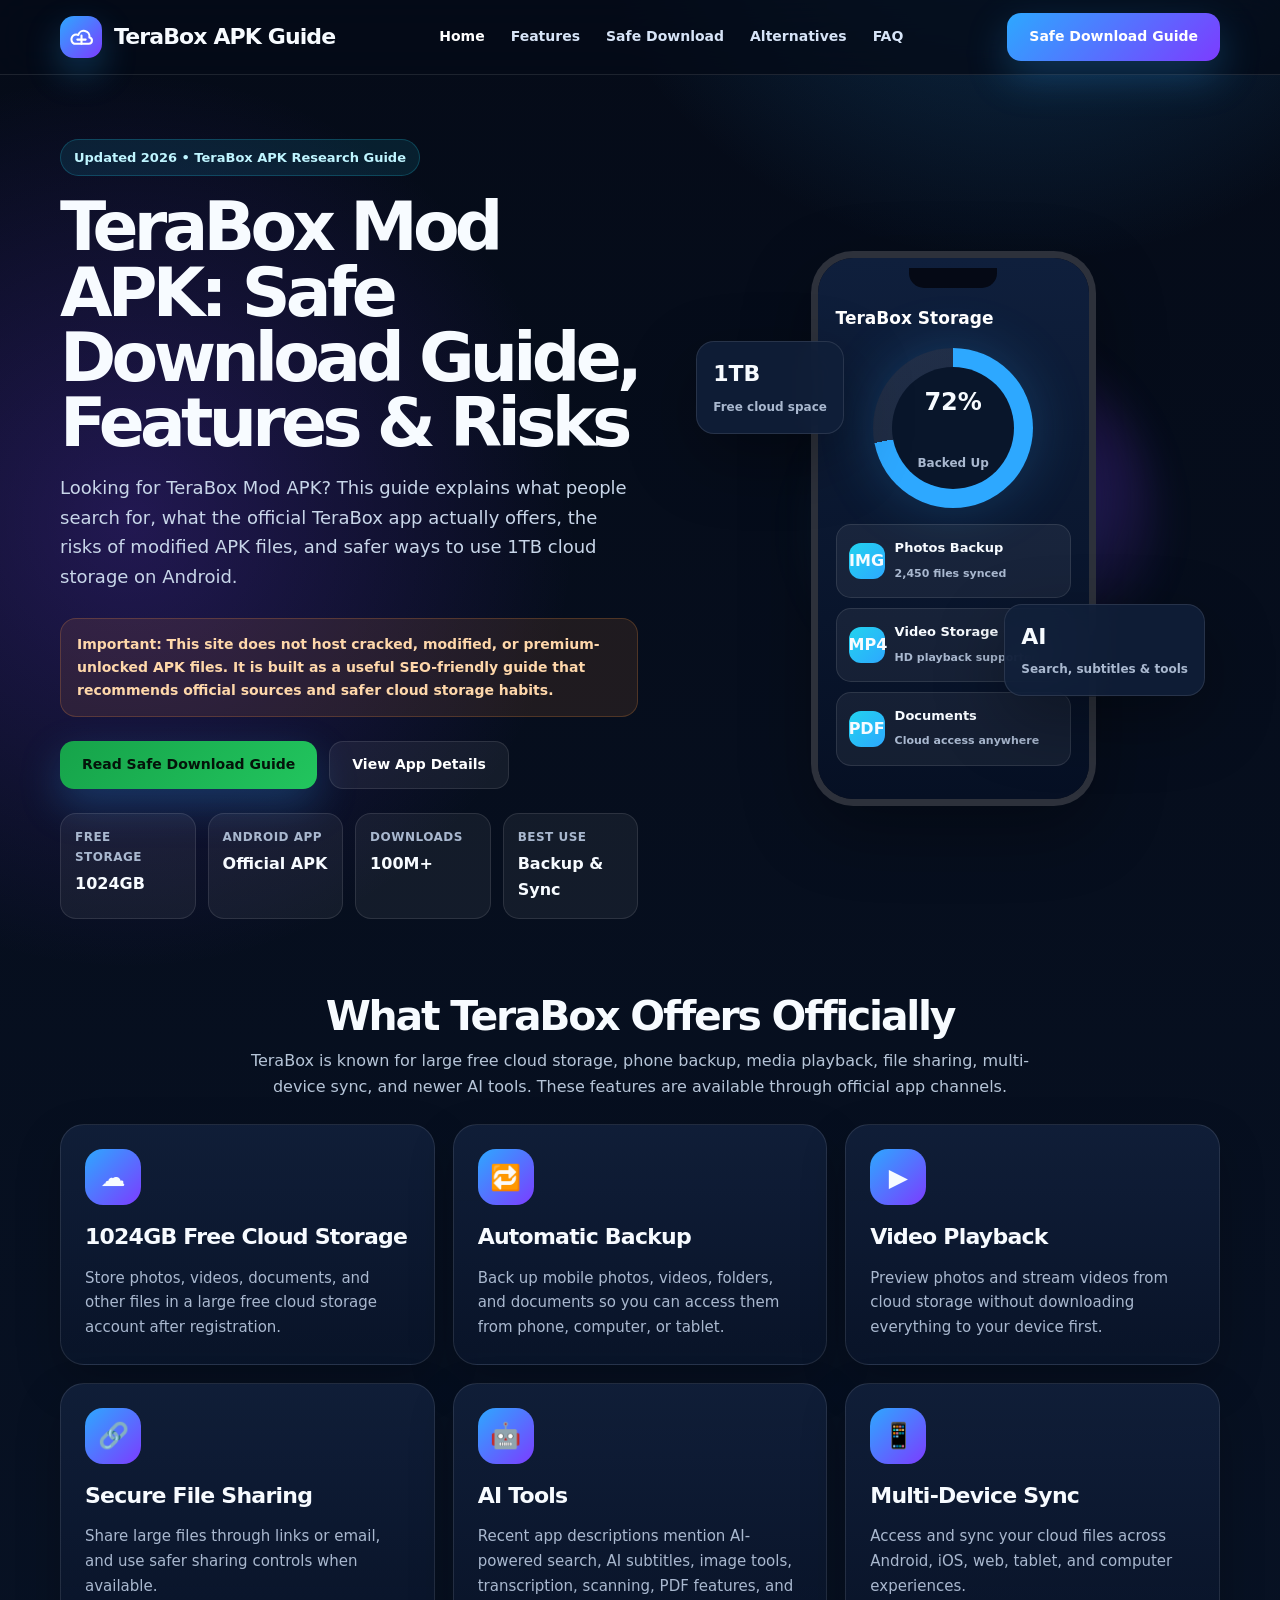
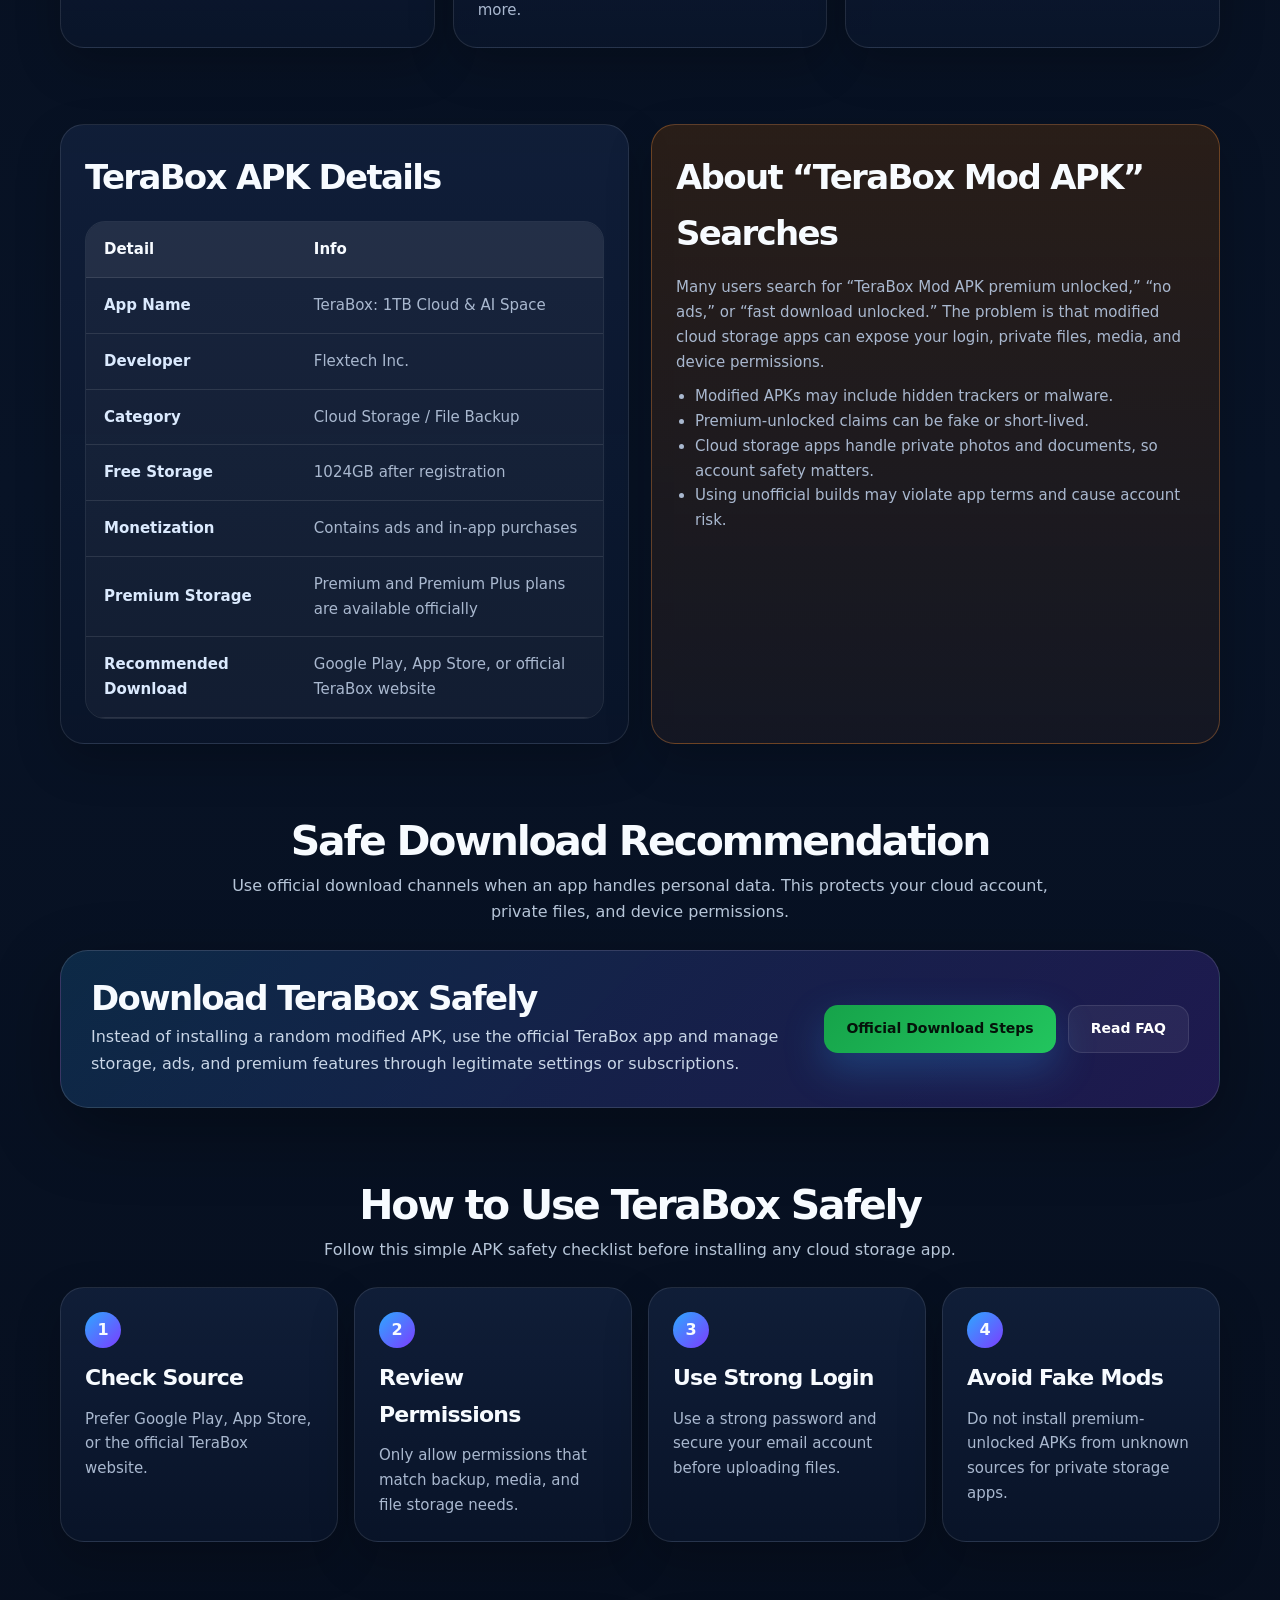
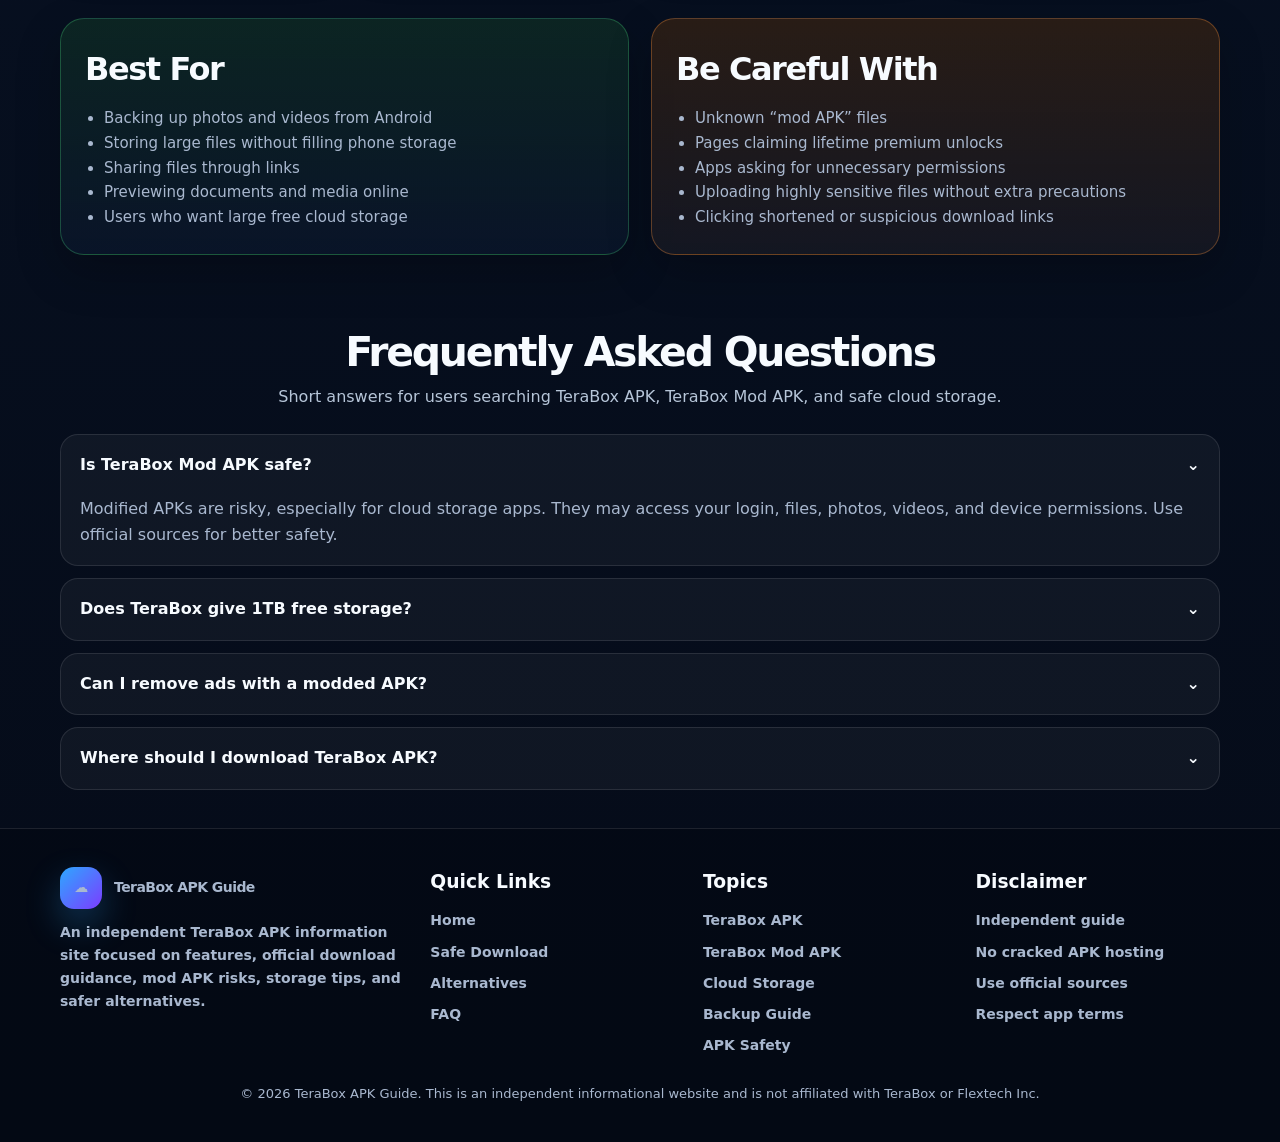
==== index.html @ bf89aa0e "Initial TeraBox APK guide deployment" ====
<!DOCTYPE html>
<html lang="en">
<head>
  <meta charset="UTF-8" />
  <meta name="viewport" content="width=device-width, initial-scale=1.0" />
  <title>TeraBox Mod APK Safe Download Guide 2026 | Features, Risks & Official APK</title>
  <meta name="description" content="SEO-friendly TeraBox Mod APK guide covering safe download tips, 1024GB cloud storage features, official app details, mod APK risks, FAQs, and alternatives." />
  <meta name="robots" content="index, follow, max-image-preview:large" />
  <link rel="canonical" href="https://YOUR-USERNAME.github.io/YOUR-REPO/" />
  <meta property="og:title" content="TeraBox Mod APK Safe Download Guide 2026 | Features, Risks & Official APK" />
  <meta property="og:description" content="SEO-friendly TeraBox Mod APK guide covering safe download tips, 1024GB cloud storage features, official app details, mod APK risks, FAQs, and alternatives." />
  <meta property="og:type" content="website" />
  <meta property="og:url" content="https://YOUR-USERNAME.github.io/YOUR-REPO/" />
  <meta name="twitter:card" content="summary_large_image" />
  <link rel="stylesheet" href="assets/style.css" />
</head>
<body>
  <header class="header">
    <div class="container nav">
      <a class="brand" href="index.html">
        <span class="logo" aria-hidden="true">
          <svg viewBox="0 0 24 24" fill="none"><path d="M5 18h14a3 3 0 0 0 .6-5.94A5.5 5.5 0 0 0 8.9 9.6 4.25 4.25 0 0 0 5 18Z" stroke="white" stroke-width="2" stroke-linejoin="round"/><path d="M8 14h8M12 10v8" stroke="white" stroke-width="2" stroke-linecap="round"/></svg>
        </span>
        <span>TeraBox APK Guide</span>
      </a>
      <nav class="links">
        <a class="active" href="index.html">Home</a>
        <a href="index.html#features">Features</a>
        <a href="pages/safe-download.html">Safe Download</a>
        <a href="pages/alternatives.html">Alternatives</a>
        <a href="pages/faq.html">FAQ</a>
      </nav>
      <a class="btn" href="pages/safe-download.html">Safe Download Guide</a>
      <button class="mobile" aria-label="Menu">☰</button>
    </div>
  </header>
  
<main>
  <section class="hero">
    <div class="container hero-grid">
      <div>
        <div class="kicker">Updated 2026 • TeraBox APK Research Guide</div>
        <h1>TeraBox Mod APK: Safe Download Guide, Features & Risks</h1>
        <p>Looking for TeraBox Mod APK? This guide explains what people search for, what the official TeraBox app actually offers, the risks of modified APK files, and safer ways to use 1TB cloud storage on Android.</p>
        <div class="hero-note">Important: This site does not host cracked, modified, or premium-unlocked APK files. It is built as a useful SEO-friendly guide that recommends official sources and safer cloud storage habits.</div>
        <div class="hero-actions">
          <a class="btn safe" href="pages/safe-download.html">Read Safe Download Guide</a>
          <a class="btn secondary" href="#details">View App Details</a>
        </div>
        <div class="quick-info">
          <div class="info-card"><small>Free Storage</small><strong>1024GB</strong></div>
          <div class="info-card"><small>Android App</small><strong>Official APK</strong></div>
          <div class="info-card"><small>Downloads</small><strong>100M+</strong></div>
          <div class="info-card"><small>Best Use</small><strong>Backup & Sync</strong></div>
        </div>
      </div>
      <div class="app-visual">
        <div class="float-card one"><strong>1TB</strong><span>Free cloud space</span></div>
        <div class="phone">
          <div class="screen">
            <h3>TeraBox Storage</h3>
            <div class="storage-ring"><span>72%<br><small style="font-size:12px;color:#a9b8cf">Backed Up</small></span></div>
            <div class="file-row"><span class="file-ico">IMG</span><div><b>Photos Backup</b><small>2,450 files synced</small></div></div>
            <div class="file-row"><span class="file-ico">MP4</span><div><b>Video Storage</b><small>HD playback supported</small></div></div>
            <div class="file-row"><span class="file-ico">PDF</span><div><b>Documents</b><small>Cloud access anywhere</small></div></div>
          </div>
        </div>
        <div class="float-card two"><strong>AI</strong><span>Search, subtitles & tools</span></div>
      </div>
    </div>
  </section>

  <section class="section" id="features">
    <div class="container">
      <div class="section-head">
        <h2>What TeraBox Offers Officially</h2>
        <p>TeraBox is known for large free cloud storage, phone backup, media playback, file sharing, multi-device sync, and newer AI tools. These features are available through official app channels.</p>
      </div>
      <div class="grid-3">
        <article class="card"><div class="icon">☁</div><h3>1024GB Free Cloud Storage</h3><p>Store photos, videos, documents, and other files in a large free cloud storage account after registration.</p></article>
        <article class="card"><div class="icon">🔁</div><h3>Automatic Backup</h3><p>Back up mobile photos, videos, folders, and documents so you can access them from phone, computer, or tablet.</p></article>
        <article class="card"><div class="icon">▶</div><h3>Video Playback</h3><p>Preview photos and stream videos from cloud storage without downloading everything to your device first.</p></article>
        <article class="card"><div class="icon">🔗</div><h3>Secure File Sharing</h3><p>Share large files through links or email, and use safer sharing controls when available.</p></article>
        <article class="card"><div class="icon">🤖</div><h3>AI Tools</h3><p>Recent app descriptions mention AI-powered search, AI subtitles, image tools, transcription, scanning, PDF features, and more.</p></article>
        <article class="card"><div class="icon">📱</div><h3>Multi-Device Sync</h3><p>Access and sync your cloud files across Android, iOS, web, tablet, and computer experiences.</p></article>
      </div>
    </div>
  </section>

  <section class="section" id="details">
    <div class="container grid-2">
      <div class="card">
        <h2 style="font-size:34px;letter-spacing:-.05em;margin-bottom:16px">TeraBox APK Details</h2>
        <div class="table-wrap">
          <table>
            <tr><th>Detail</th><th>Info</th></tr>
            <tr><td>App Name</td><td>TeraBox: 1TB Cloud & AI Space</td></tr>
            <tr><td>Developer</td><td>Flextech Inc.</td></tr>
            <tr><td>Category</td><td>Cloud Storage / File Backup</td></tr>
            <tr><td>Free Storage</td><td>1024GB after registration</td></tr>
            <tr><td>Monetization</td><td>Contains ads and in-app purchases</td></tr>
            <tr><td>Premium Storage</td><td>Premium and Premium Plus plans are available officially</td></tr>
            <tr><td>Recommended Download</td><td>Google Play, App Store, or official TeraBox website</td></tr>
          </table>
        </div>
      </div>
      <div class="card warning">
        <h2 style="font-size:34px;letter-spacing:-.05em;margin-bottom:14px">About “TeraBox Mod APK” Searches</h2>
        <p>Many users search for “TeraBox Mod APK premium unlocked,” “no ads,” or “fast download unlocked.” The problem is that modified cloud storage apps can expose your login, private files, media, and device permissions.</p>
        <ul>
          <li>Modified APKs may include hidden trackers or malware.</li>
          <li>Premium-unlocked claims can be fake or short-lived.</li>
          <li>Cloud storage apps handle private photos and documents, so account safety matters.</li>
          <li>Using unofficial builds may violate app terms and cause account risk.</li>
        </ul>
      </div>
    </div>
  </section>

  <section class="section">
    <div class="container">
      <div class="section-head">
        <h2>Safe Download Recommendation</h2>
        <p>Use official download channels when an app handles personal data. This protects your cloud account, private files, and device permissions.</p>
      </div>
      <div class="download-panel">
        <div>
          <h2>Download TeraBox Safely</h2>
          <p>Instead of installing a random modified APK, use the official TeraBox app and manage storage, ads, and premium features through legitimate settings or subscriptions.</p>
        </div>
        <div style="display:flex;gap:12px;flex-wrap:wrap;justify-content:flex-end">
          <a class="btn safe" href="pages/safe-download.html">Official Download Steps</a>
          <a class="btn secondary" href="pages/faq.html">Read FAQ</a>
        </div>
      </div>
    </div>
  </section>

  <section class="section">
    <div class="container">
      <div class="section-head"><h2>How to Use TeraBox Safely</h2><p>Follow this simple APK safety checklist before installing any cloud storage app.</p></div>
      <div class="steps">
        <div class="card step"><div class="step-num">1</div><h3>Check Source</h3><p>Prefer Google Play, App Store, or the official TeraBox website.</p></div>
        <div class="card step"><div class="step-num">2</div><h3>Review Permissions</h3><p>Only allow permissions that match backup, media, and file storage needs.</p></div>
        <div class="card step"><div class="step-num">3</div><h3>Use Strong Login</h3><p>Use a strong password and secure your email account before uploading files.</p></div>
        <div class="card step"><div class="step-num">4</div><h3>Avoid Fake Mods</h3><p>Do not install premium-unlocked APKs from unknown sources for private storage apps.</p></div>
      </div>
    </div>
  </section>

  <section class="section">
    <div class="container grid-2">
      <article class="card success">
        <h2 style="font-size:32px;letter-spacing:-.045em;margin-bottom:10px">Best For</h2>
        <ul>
          <li>Backing up photos and videos from Android</li>
          <li>Storing large files without filling phone storage</li>
          <li>Sharing files through links</li>
          <li>Previewing documents and media online</li>
          <li>Users who want large free cloud storage</li>
        </ul>
      </article>
      <article class="card warning">
        <h2 style="font-size:32px;letter-spacing:-.045em;margin-bottom:10px">Be Careful With</h2>
        <ul>
          <li>Unknown “mod APK” files</li>
          <li>Pages claiming lifetime premium unlocks</li>
          <li>Apps asking for unnecessary permissions</li>
          <li>Uploading highly sensitive files without extra precautions</li>
          <li>Clicking shortened or suspicious download links</li>
        </ul>
      </article>
    </div>
  </section>

  <section class="section">
    <div class="container">
      <div class="section-head"><h2>Frequently Asked Questions</h2><p>Short answers for users searching TeraBox APK, TeraBox Mod APK, and safe cloud storage.</p></div>
      <div class="faq">
        <div class="faq-item active"><div class="faq-q">Is TeraBox Mod APK safe? <span>⌄</span></div><div class="faq-a"><p>Modified APKs are risky, especially for cloud storage apps. They may access your login, files, photos, videos, and device permissions. Use official sources for better safety.</p></div></div>
        <div class="faq-item"><div class="faq-q">Does TeraBox give 1TB free storage? <span>⌄</span></div><div class="faq-a"><p>Official app listings describe 1024GB free cloud storage after registration.</p></div></div>
        <div class="faq-item"><div class="faq-q">Can I remove ads with a modded APK? <span>⌄</span></div><div class="faq-a"><p>We do not recommend modified builds. Use official settings, official plans, or safer alternatives instead.</p></div></div>
        <div class="faq-item"><div class="faq-q">Where should I download TeraBox APK? <span>⌄</span></div><div class="faq-a"><p>Use Google Play, App Store, or the official TeraBox website. Avoid random APK mirrors for private cloud storage accounts.</p></div></div>
      </div>
    </div>
  </section>
</main>
<script type="application/ld+json">
{
  "@context": "https://schema.org",
  "@type": "WebSite",
  "name": "TeraBox APK Guide",
  "url": "https://YOUR-USERNAME.github.io/YOUR-REPO/",
  "description": "SEO-friendly TeraBox APK guide covering official features, safe download guidance, mod APK risks, FAQs, and alternatives."
}
</script>
<script type="application/ld+json">
{
  "@context":"https://schema.org",
  "@type":"FAQPage",
  "mainEntity":[
    {"@type":"Question","name":"Is TeraBox Mod APK safe?","acceptedAnswer":{"@type":"Answer","text":"Modified APKs are risky, especially for cloud storage apps. Use official sources for better safety."}},
    {"@type":"Question","name":"Does TeraBox give 1TB free storage?","acceptedAnswer":{"@type":"Answer","text":"Official app listings describe 1024GB free cloud storage after registration."}},
    {"@type":"Question","name":"Where should I download TeraBox APK?","acceptedAnswer":{"@type":"Answer","text":"Use Google Play, App Store, or the official TeraBox website."}}
  ]
}
</script>

  <footer class="footer">
    <div class="container footer-grid">
      <div>
        <a class="brand" href="index.html"><span class="logo">☁</span><span>TeraBox APK Guide</span></a>
        <p style="margin-top:12px">An independent TeraBox APK information site focused on features, official download guidance, mod APK risks, storage tips, and safer alternatives.</p>
      </div>
      <div>
        <h3>Quick Links</h3>
        <ul>
          <li><a href="index.html">Home</a></li>
          <li><a href="pages/safe-download.html">Safe Download</a></li>
          <li><a href="pages/alternatives.html">Alternatives</a></li>
          <li><a href="pages/faq.html">FAQ</a></li>
        </ul>
      </div>
      <div>
        <h3>Topics</h3>
        <ul>
          <li>TeraBox APK</li>
          <li>TeraBox Mod APK</li>
          <li>Cloud Storage</li>
          <li>Backup Guide</li>
          <li>APK Safety</li>
        </ul>
      </div>
      <div>
        <h3>Disclaimer</h3>
        <ul>
          <li>Independent guide</li>
          <li>No cracked APK hosting</li>
          <li>Use official sources</li>
          <li>Respect app terms</li>
        </ul>
      </div>
    </div>
    <div class="container copy">© 2026 TeraBox APK Guide. This is an independent informational website and is not affiliated with TeraBox or Flextech Inc.</div>
  </footer>
  <script src="assets/script.js"></script>
</body>
</html>
---- assets/style.css ----
:root{
  --bg:#07101f;
  --bg2:#0b1730;
  --card:#111f3a;
  --card2:#132747;
  --text:#f7fbff;
  --muted:#a9b8cf;
  --line:rgba(255,255,255,.1);
  --blue:#2da8ff;
  --cyan:#22d3ee;
  --purple:#7c3cff;
  --green:#4ade80;
  --orange:#f59e0b;
  --red:#fb7185;
  --shadow:0 24px 70px rgba(0,0,0,.32);
  --radius:24px;
  --container:1160px;
}
*{box-sizing:border-box;margin:0;padding:0}
html{scroll-behavior:smooth}
body{
  font-family:Inter,ui-sans-serif,system-ui,-apple-system,BlinkMacSystemFont,"Segoe UI",Arial,sans-serif;
  color:var(--text);
  background:
    radial-gradient(circle at 80% -5%,rgba(45,168,255,.3),transparent 30rem),
    radial-gradient(circle at 10% 12%,rgba(124,60,255,.24),transparent 28rem),
    linear-gradient(180deg,#050b18 0%,#081326 48%,#050b18 100%);
  line-height:1.65;
  overflow-x:hidden;
}
a{color:inherit;text-decoration:none}
img{max-width:100%;display:block}
.container{width:min(var(--container),calc(100% - 36px));margin:auto}
.header{
  position:sticky;top:0;z-index:50;
  background:rgba(5,11,24,.78);
  backdrop-filter:blur(18px);
  border-bottom:1px solid var(--line);
}
.nav{height:74px;display:flex;align-items:center;justify-content:space-between;gap:22px}
.brand{display:flex;align-items:center;gap:12px;font-weight:900;font-size:22px;letter-spacing:-.04em}
.logo{
  width:42px;height:42px;border-radius:14px;
  display:grid;place-items:center;
  background:linear-gradient(135deg,var(--blue),var(--purple));
  box-shadow:0 15px 35px rgba(45,168,255,.28);
}
.logo svg{width:25px;height:25px}
.links{display:flex;gap:26px;font-size:14px;font-weight:800;color:#d7e4f7}
.links a:hover,.links .active{color:#fff}
.btn{
  display:inline-flex;align-items:center;justify-content:center;gap:10px;
  min-height:48px;padding:0 22px;border-radius:14px;border:0;
  font-size:14px;font-weight:900;color:#fff;
  background:linear-gradient(135deg,var(--blue),var(--purple));
  box-shadow:0 16px 40px rgba(45,168,255,.26);
  transition:.2s ease;white-space:nowrap;
}
.btn:hover{transform:translateY(-2px)}
.btn.secondary{background:rgba(255,255,255,.06);border:1px solid var(--line);box-shadow:none}
.btn.safe{background:linear-gradient(135deg,#16a34a,#22c55e);color:#04130a}
.mobile{display:none;width:44px;height:44px;border:1px solid var(--line);border-radius:13px;background:rgba(255,255,255,.06);color:#fff;font-size:22px}
.hero{padding:64px 0 38px}
.hero-grid{display:grid;grid-template-columns:1.04fr .96fr;align-items:center;gap:48px}
.kicker{
  display:inline-flex;align-items:center;gap:8px;
  background:rgba(34,211,238,.1);border:1px solid rgba(34,211,238,.22);
  color:#bff5ff;border-radius:999px;padding:7px 13px;
  font-size:13px;font-weight:900;margin-bottom:18px;
}
h1{font-size:clamp(42px,5.3vw,72px);line-height:.96;letter-spacing:-.07em;margin-bottom:18px}
.hero p{font-size:18px;color:#c8d6e9;max-width:650px;margin-bottom:26px}
.hero-note{
  background:rgba(251,146,60,.1);border:1px solid rgba(251,146,60,.22);
  color:#fed7aa;border-radius:16px;padding:14px 16px;
  max-width:640px;margin:20px 0;font-size:14px;font-weight:750;
}
.hero-actions{display:flex;gap:12px;flex-wrap:wrap;margin:24px 0 18px}
.quick-info{display:grid;grid-template-columns:repeat(4,1fr);gap:12px;margin-top:24px;max-width:720px}
.info-card{
  background:rgba(255,255,255,.055);border:1px solid var(--line);
  border-radius:16px;padding:14px;
}
.info-card small{display:block;color:var(--muted);font-size:12px;font-weight:900;text-transform:uppercase;letter-spacing:.04em}
.info-card strong{display:block;margin-top:3px;font-size:16px}
.app-visual{
  position:relative;min-height:520px;display:flex;align-items:center;justify-content:center;
}
.app-visual:before{
  content:"";position:absolute;width:410px;height:410px;border-radius:50%;
  background:radial-gradient(circle,rgba(45,168,255,.28),transparent 55%),radial-gradient(circle at 70% 40%,rgba(124,60,255,.4),transparent 42%);
  filter:blur(18px);
}
.phone{
  position:relative;z-index:2;width:285px;height:555px;border-radius:42px;
  border:7px solid rgba(255,255,255,.16);background:#050915;
  box-shadow:var(--shadow);overflow:hidden;
}
.phone:before{content:"";position:absolute;top:10px;left:50%;transform:translateX(-50%);width:88px;height:20px;border-radius:0 0 15px 15px;background:#050915;z-index:3}
.screen{height:100%;padding:38px 18px 18px;background:linear-gradient(180deg,#0f1f3c,#061024)}
.storage-ring{
  width:160px;height:160px;border-radius:50%;margin:16px auto;
  background:conic-gradient(var(--blue) 0 72%,rgba(255,255,255,.08) 72% 100%);
  display:grid;place-items:center;
  box-shadow:0 0 55px rgba(45,168,255,.22);
}
.storage-ring span{width:122px;height:122px;border-radius:50%;background:#09162b;display:grid;place-items:center;text-align:center;font-weight:900;font-size:24px}
.phone h3{font-size:17px;margin:8px 0;color:#fff}
.file-row{display:flex;align-items:center;gap:10px;background:rgba(255,255,255,.06);border:1px solid var(--line);padding:12px;border-radius:15px;margin-top:10px}
.file-ico{width:36px;height:36px;border-radius:12px;display:grid;place-items:center;background:linear-gradient(135deg,var(--cyan),var(--blue));font-weight:900}
.file-row b{font-size:13px;display:block}
.file-row small{font-size:11px;color:var(--muted);font-weight:800}
.float-card{
  position:absolute;z-index:3;background:rgba(17,31,58,.88);border:1px solid var(--line);
  backdrop-filter:blur(16px);border-radius:18px;padding:14px 16px;box-shadow:var(--shadow);
}
.float-card.one{left:10px;top:90px}
.float-card.two{right:15px;bottom:110px}
.float-card strong{display:block;font-size:22px}
.float-card span{color:var(--muted);font-size:12px;font-weight:900}
.section{padding:38px 0}
.section-head{text-align:center;max-width:820px;margin:0 auto 24px}
.section-head h2{font-size:clamp(30px,3.2vw,46px);letter-spacing:-.055em;line-height:1.05;margin-bottom:10px}
.section-head p{color:#b6c5d8}
.grid-3{display:grid;grid-template-columns:repeat(3,1fr);gap:18px}
.grid-2{display:grid;grid-template-columns:repeat(2,1fr);gap:22px}
.card{
  background:linear-gradient(180deg,rgba(17,31,58,.92),rgba(10,21,42,.88));
  border:1px solid var(--line);border-radius:var(--radius);padding:24px;box-shadow:0 18px 45px rgba(0,0,0,.22);
}
.card h3{font-size:22px;letter-spacing:-.035em;margin-bottom:10px}
.card p,.card li{color:var(--muted);font-size:15px}
.card ul{padding-left:19px;margin-top:10px}
.icon{
  width:56px;height:56px;border-radius:18px;display:grid;place-items:center;
  background:linear-gradient(135deg,var(--blue),var(--purple));
  margin-bottom:14px;font-size:25px;
}
.warning{
  border-color:rgba(251,146,60,.32);
  background:linear-gradient(180deg,rgba(69,40,15,.55),rgba(22,24,35,.85));
}
.success{
  border-color:rgba(74,222,128,.28);
  background:linear-gradient(180deg,rgba(17,55,38,.55),rgba(10,21,42,.86));
}
.table-wrap{overflow:auto;border-radius:20px;border:1px solid var(--line)}
table{width:100%;border-collapse:collapse;background:rgba(255,255,255,.035)}
td,th{padding:15px 18px;text-align:left;border-bottom:1px solid var(--line);font-size:15px}
th{background:rgba(255,255,255,.05)}
td:first-child{font-weight:900;color:#dbeafe}
td:last-child{color:var(--muted)}
.badge{display:inline-flex;align-items:center;border-radius:999px;padding:4px 10px;font-size:12px;font-weight:900;background:rgba(45,168,255,.16);color:#bde8ff;border:1px solid rgba(45,168,255,.23)}
.download-panel{
  display:grid;grid-template-columns:1fr auto;gap:20px;align-items:center;
  background:linear-gradient(135deg,rgba(45,168,255,.16),rgba(124,60,255,.2));
  border:1px solid rgba(255,255,255,.13);border-radius:28px;padding:30px;box-shadow:var(--shadow)
}
.download-panel h2{font-size:34px;line-height:1.05;letter-spacing:-.05em;margin-bottom:8px}
.download-panel p{color:#c9d6e7}
.steps{display:grid;grid-template-columns:repeat(4,1fr);gap:16px}
.step{position:relative}
.step-num{width:36px;height:36px;border-radius:50%;display:grid;place-items:center;background:linear-gradient(135deg,var(--blue),var(--purple));font-weight:900;margin-bottom:12px}
.faq{display:grid;gap:12px}
.faq-item{background:rgba(255,255,255,.045);border:1px solid var(--line);border-radius:18px;overflow:hidden}
.faq-q{padding:17px 19px;display:flex;justify-content:space-between;gap:18px;font-weight:900;cursor:pointer}
.faq-a{max-height:0;overflow:hidden;transition:.25s ease}
.faq-a p{padding:0 19px 17px;color:var(--muted)}
.faq-item.active .faq-a{max-height:180px}
.footer{padding:38px 0;border-top:1px solid var(--line);background:rgba(3,8,18,.55)}
.footer-grid{display:grid;grid-template-columns:1.4fr repeat(3,1fr);gap:28px}
.footer p,.footer a,.footer li{color:var(--muted);font-size:14px;font-weight:700}
.footer h3{margin-bottom:12px}
.footer ul{list-style:none;display:grid;gap:8px}
.copy{text-align:center;color:var(--muted);font-size:13px;margin-top:26px}
.breadcrumb{color:var(--muted);font-size:13px;font-weight:800;margin-bottom:14px}
.article{max-width:900px;margin:auto}
.article h1{font-size:clamp(36px,4.5vw,60px)}
.article h2{font-size:32px;letter-spacing:-.04em;margin:34px 0 10px}
.article h3{font-size:23px;margin:24px 0 8px}
.article p,.article li{color:#bdc9d9}
.article ul,.article ol{padding-left:23px;margin:12px 0}
.notice{padding:18px;border-radius:18px;border:1px solid rgba(251,146,60,.26);background:rgba(251,146,60,.09);color:#fed7aa;margin:20px 0;font-weight:800}
@media(max-width:980px){
  .links{display:none}.mobile{display:block}.hero-grid,.grid-3,.grid-2,.footer-grid,.download-panel{grid-template-columns:1fr}
  .quick-info{grid-template-columns:repeat(2,1fr)}
  .steps{grid-template-columns:repeat(2,1fr)}
  .app-visual{min-height:470px}.float-card.one{left:0}.float-card.two{right:0}
}
@media(max-width:620px){
  .container{width:min(100% - 24px,var(--container))}
  .nav .btn{display:none}
  .hero{padding-top:38px}
  .quick-info,.steps{grid-template-columns:1fr}
  .phone{width:248px;height:495px}
  .float-card{display:none}
  .download-panel{padding:22px}
}
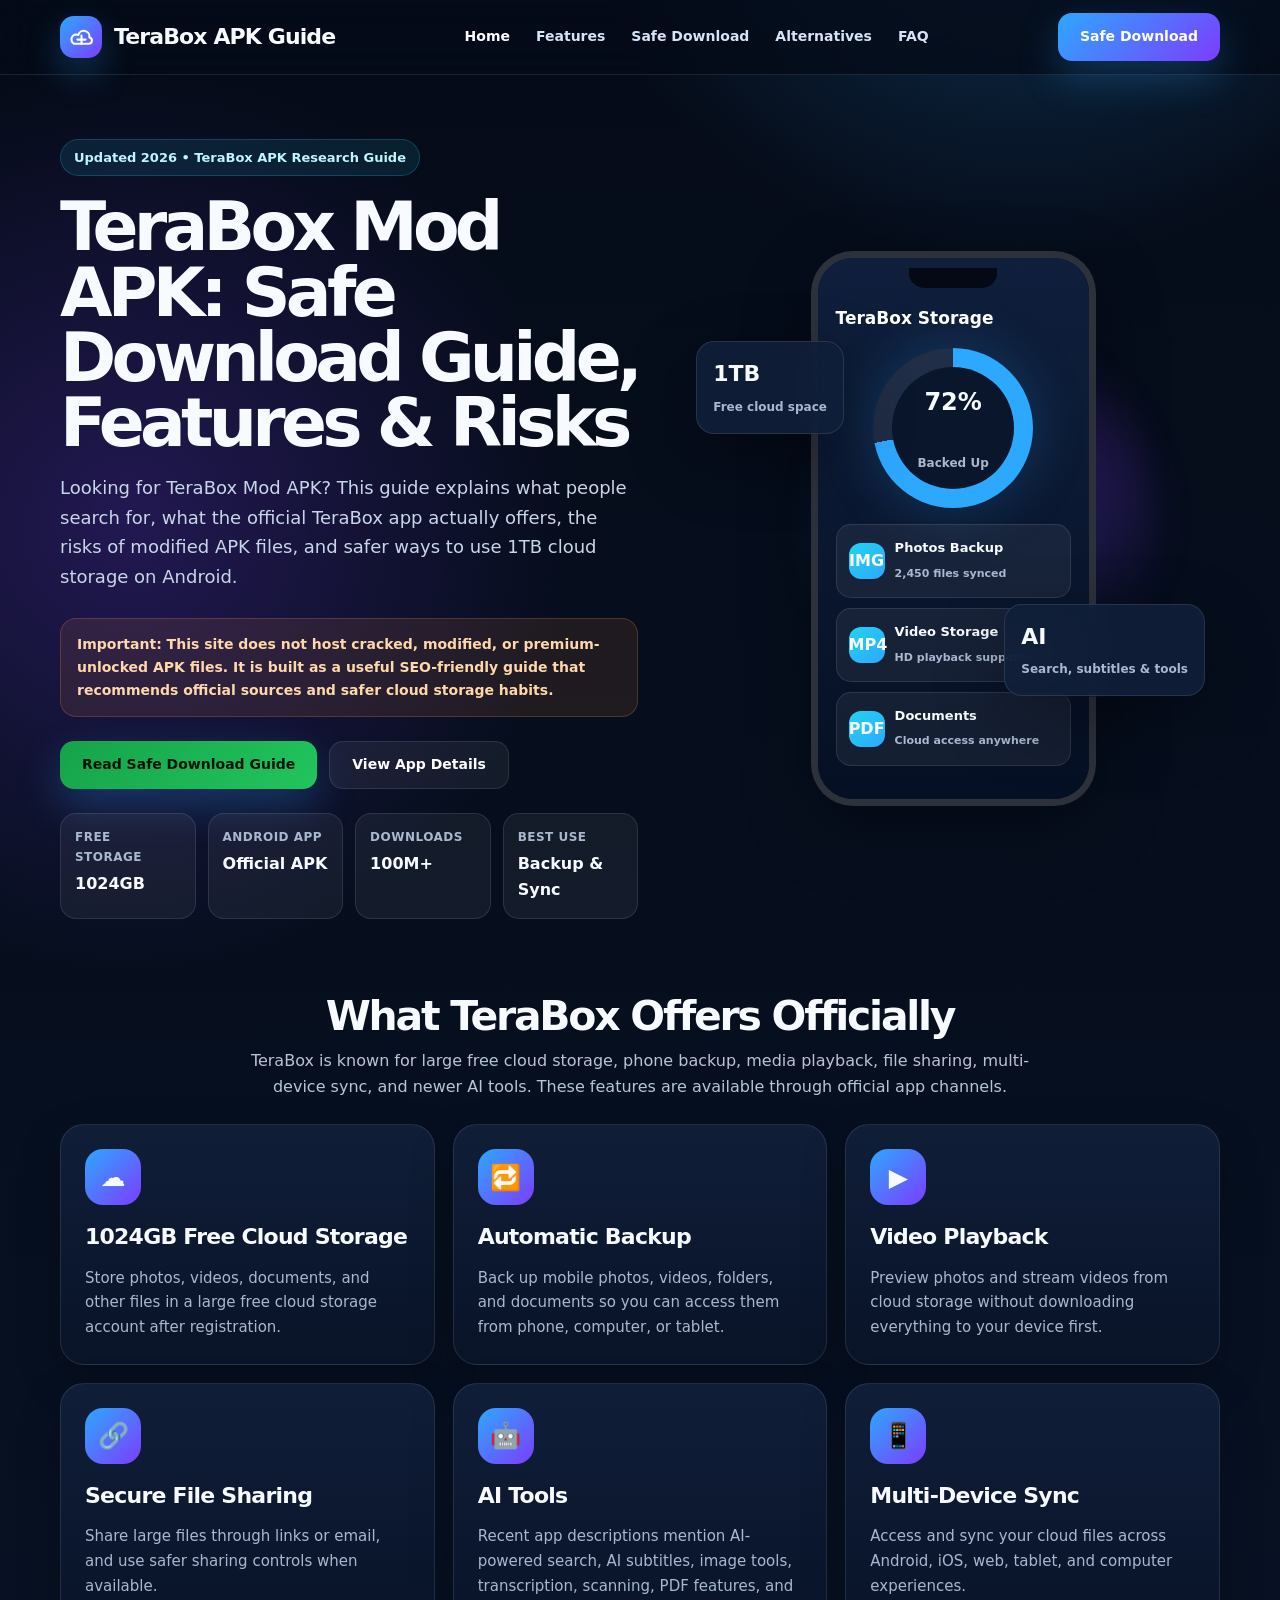
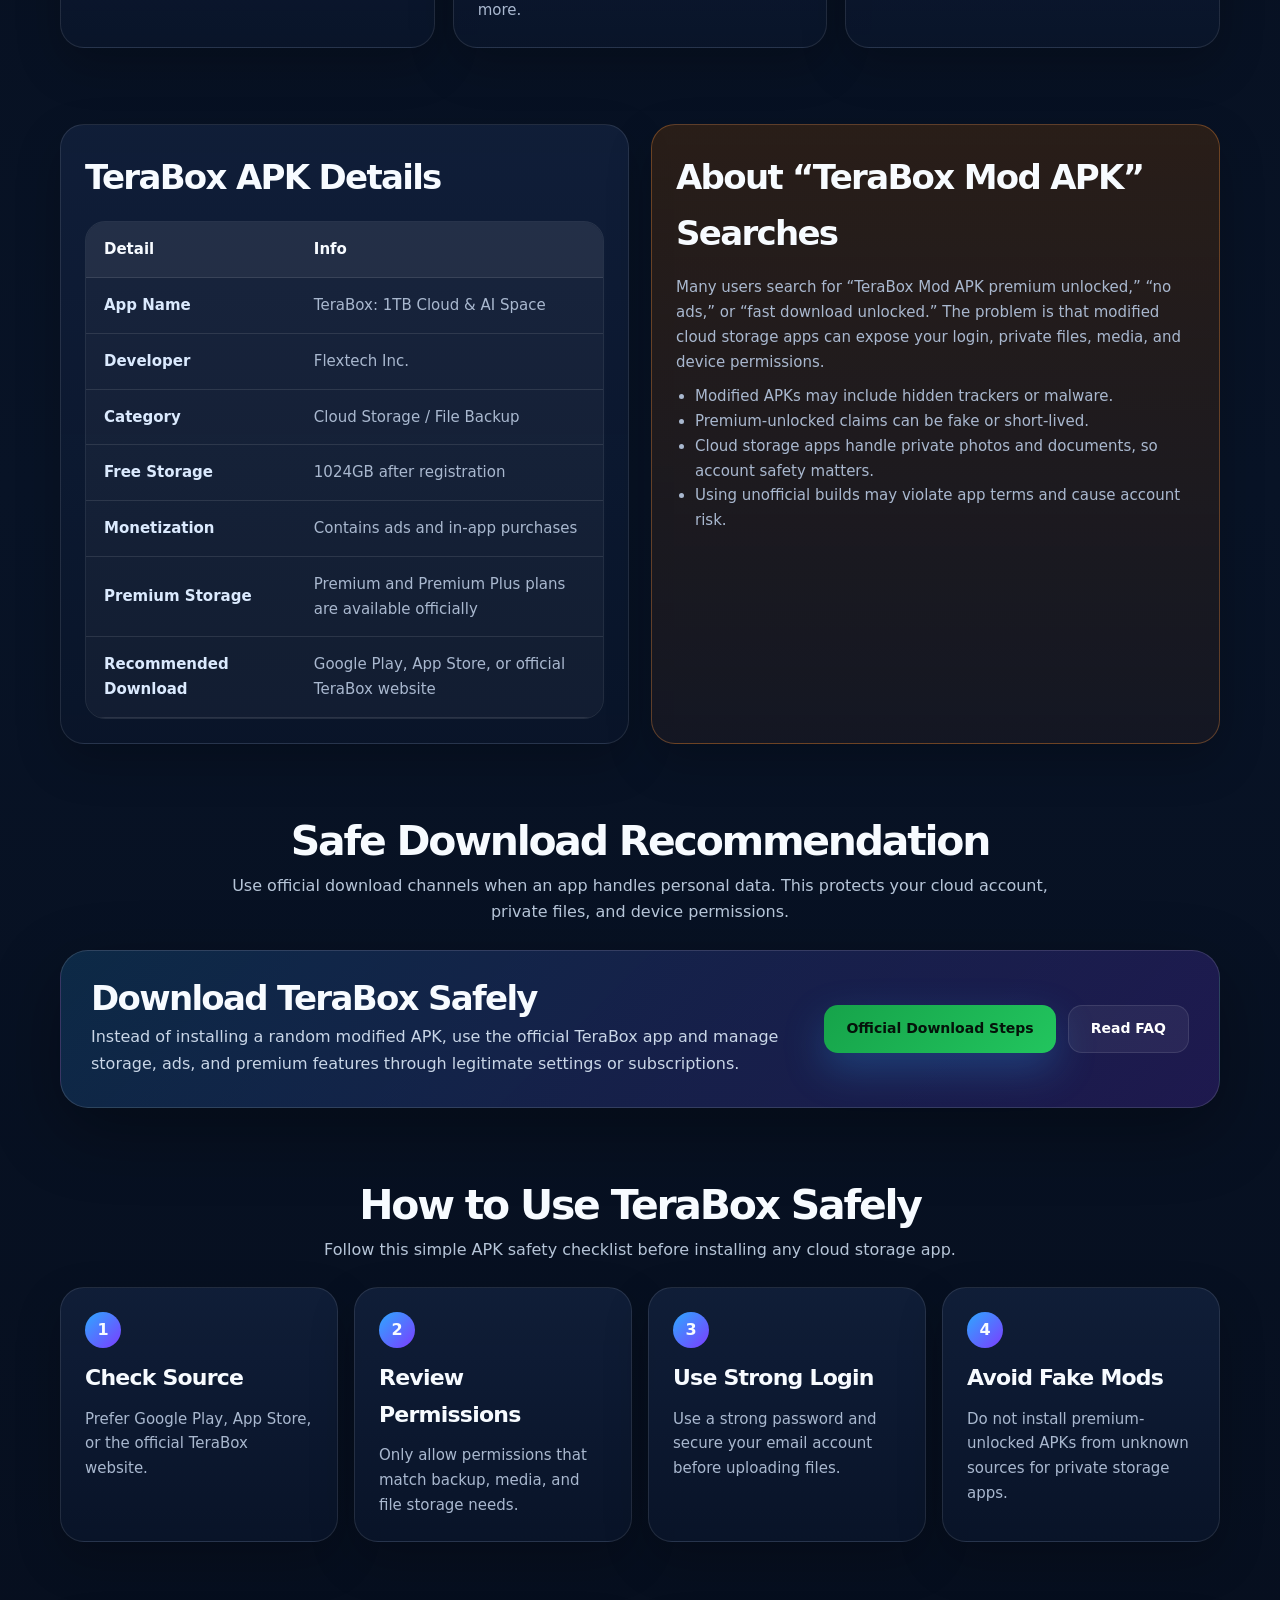
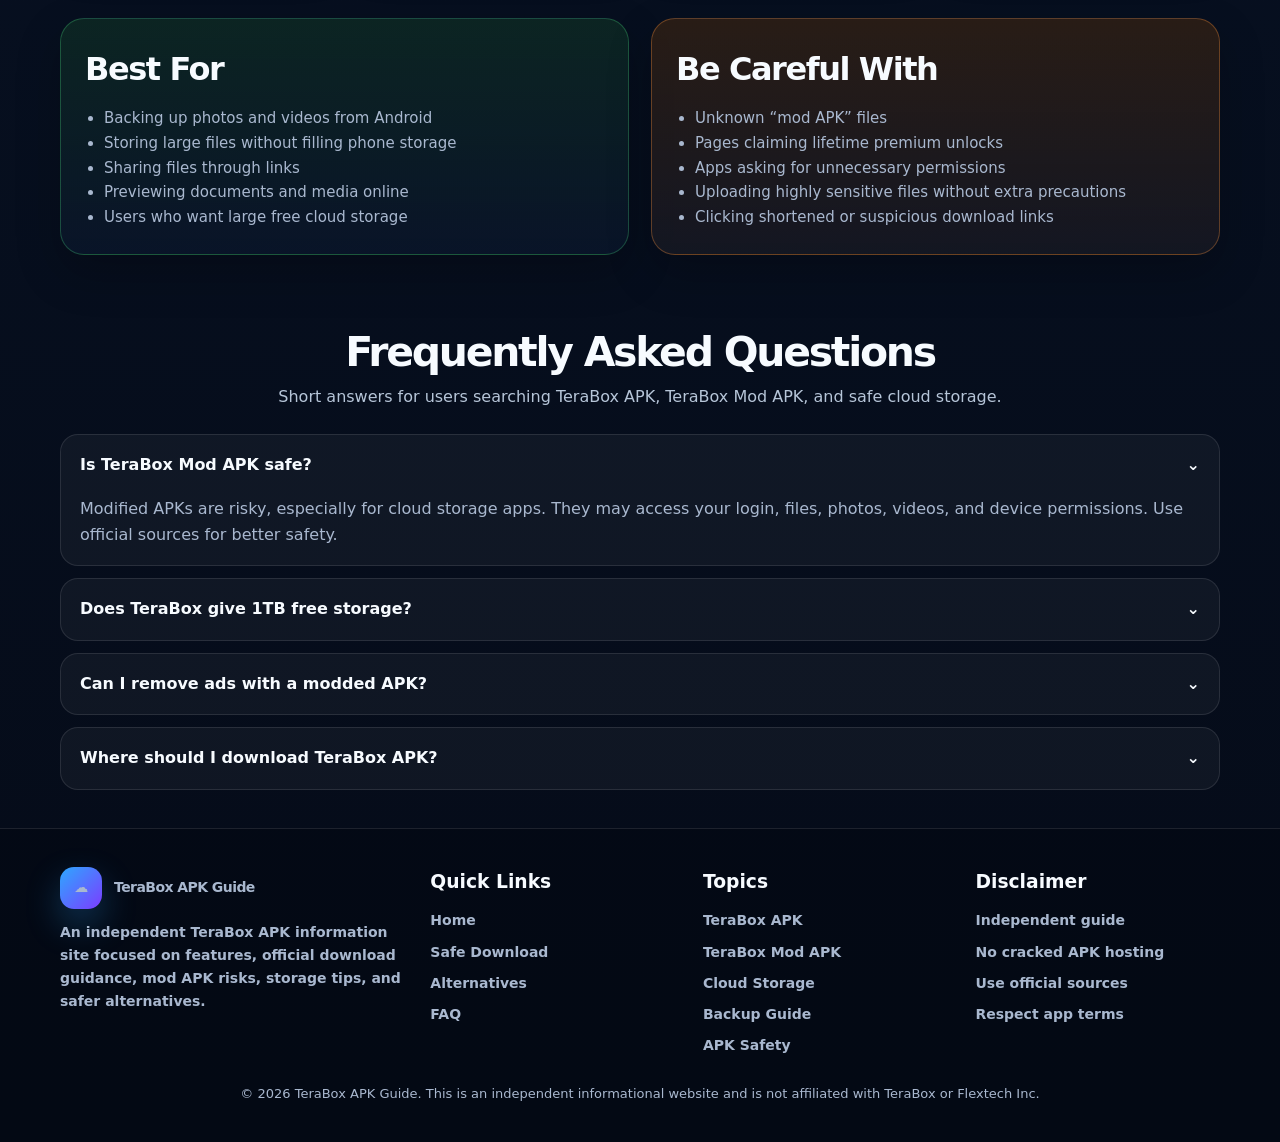
==== commit 0ade4abc: "Update index.html" ====
--- a/index.html
+++ b/index.html
@@ -30,7 +30,7 @@
         <a href="pages/alternatives.html">Alternatives</a>
         <a href="pages/faq.html">FAQ</a>
       </nav>
-      <a class="btn" href="pages/safe-download.html">Safe Download Guide</a>
+      <a class="btn"https://1024terabox.com/s/1ocWOoSItRNGJbgyCRvqKhw">Safe Download</a>
       <button class="mobile" aria-label="Menu">☰</button>
     </div>
   </header>
@@ -245,4 +245,4 @@
   </footer>
   <script src="assets/script.js"></script>
 </body>
-</html>+</html>
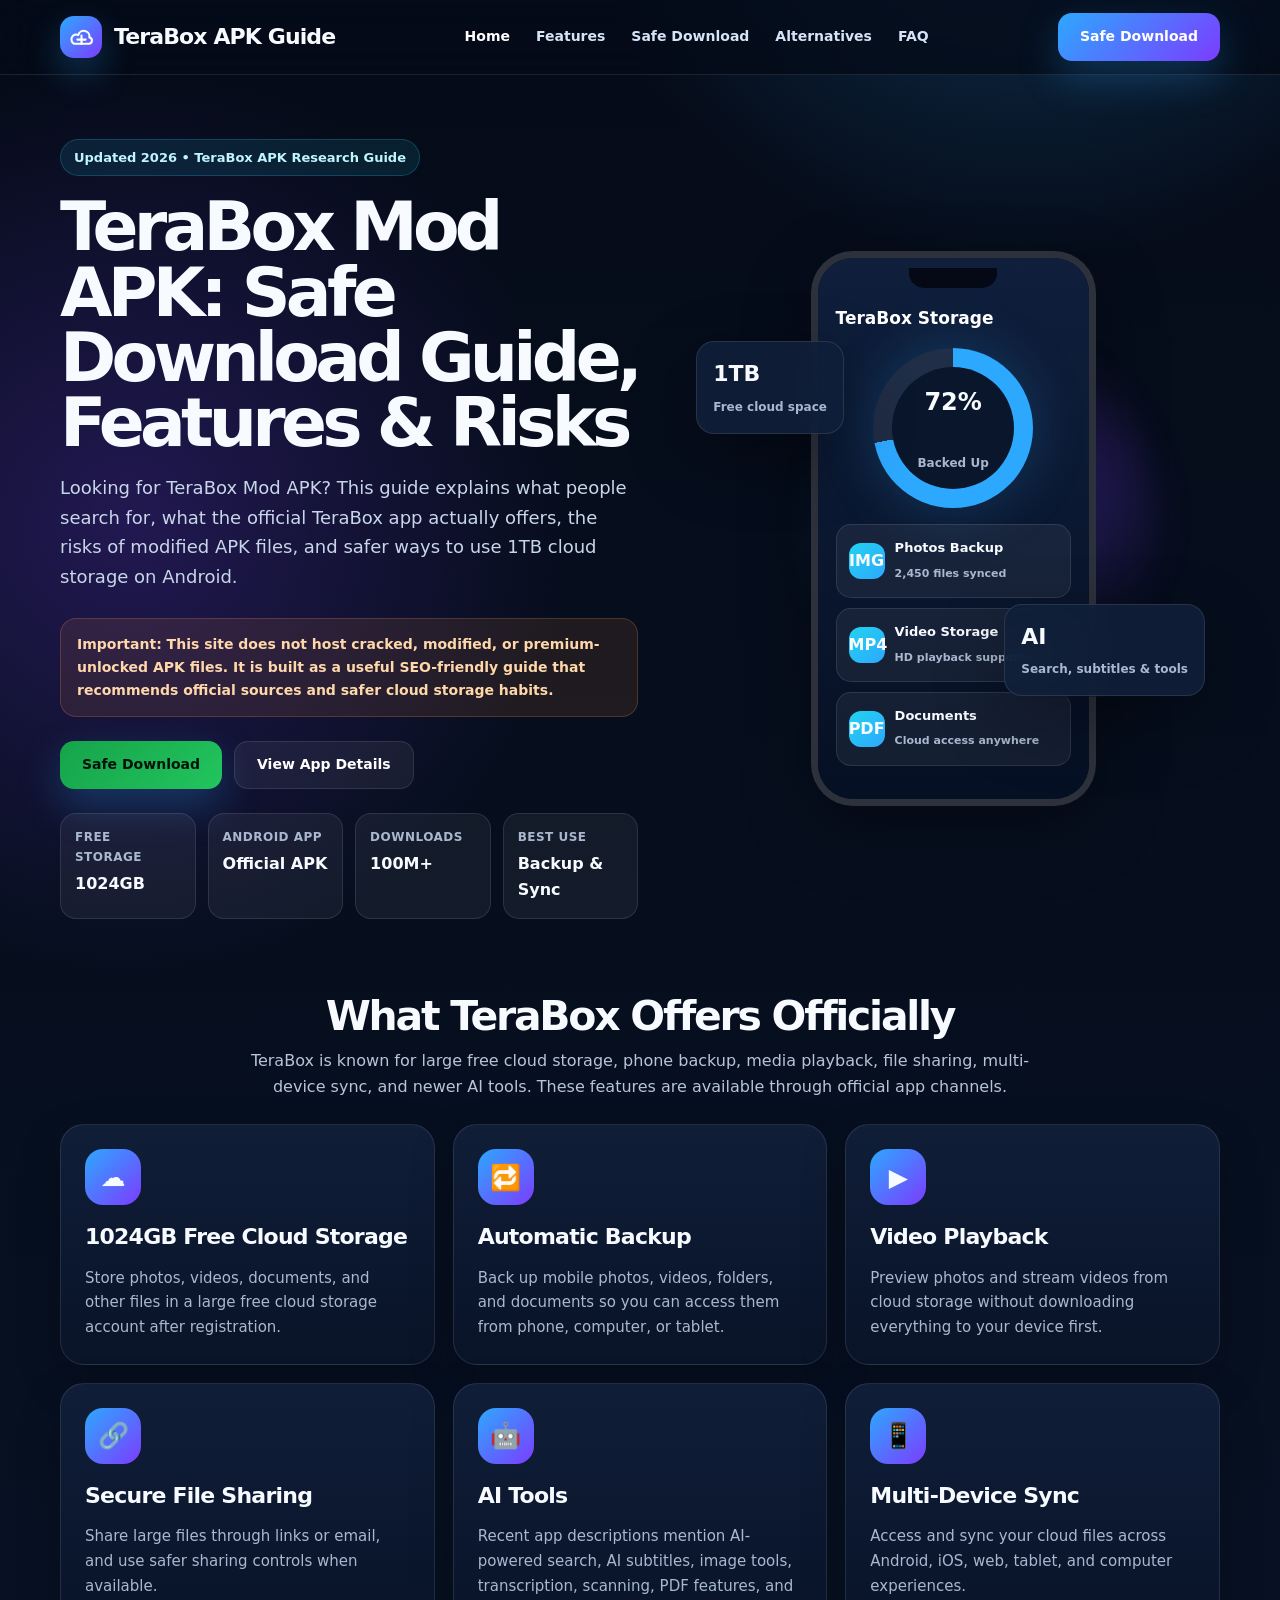
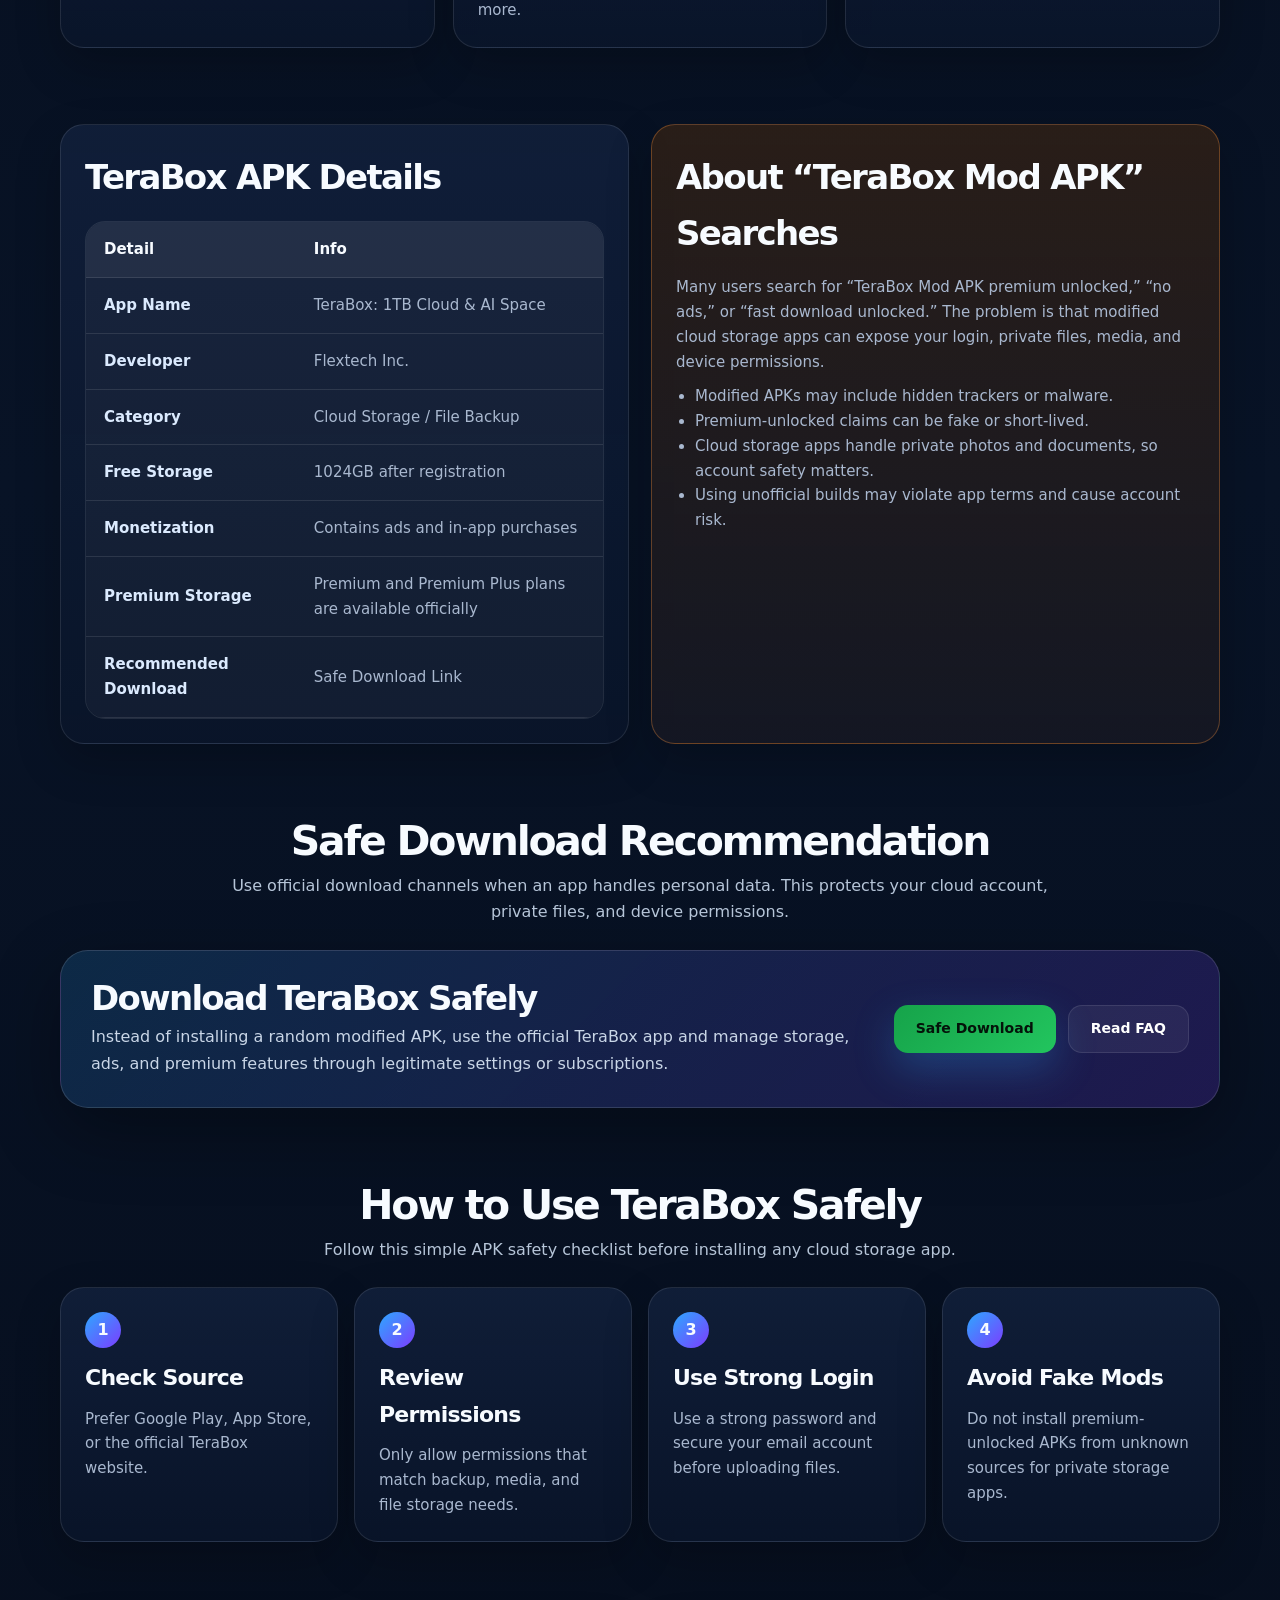
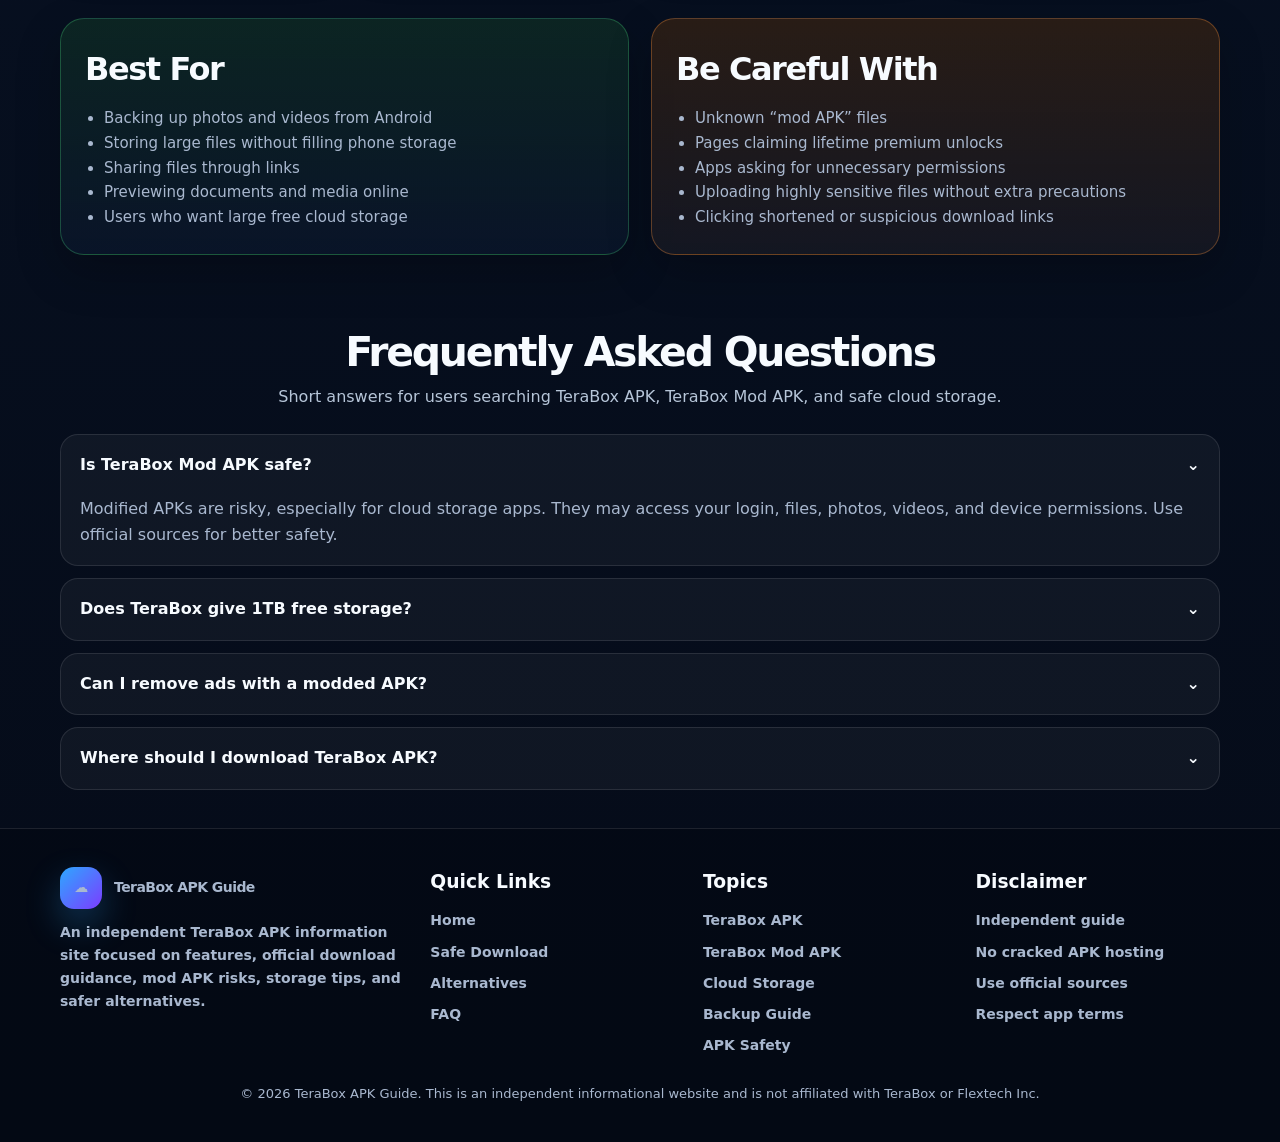
==== commit e2d5aef7: "Update index.html" ====
--- a/index.html
+++ b/index.html
@@ -3,224 +3,497 @@
 <head>
   <meta charset="UTF-8" />
   <meta name="viewport" content="width=device-width, initial-scale=1.0" />
+
   <title>TeraBox Mod APK Safe Download Guide 2026 | Features, Risks & Official APK</title>
+
   <meta name="description" content="SEO-friendly TeraBox Mod APK guide covering safe download tips, 1024GB cloud storage features, official app details, mod APK risks, FAQs, and alternatives." />
   <meta name="robots" content="index, follow, max-image-preview:large" />
+
   <link rel="canonical" href="https://YOUR-USERNAME.github.io/YOUR-REPO/" />
+
   <meta property="og:title" content="TeraBox Mod APK Safe Download Guide 2026 | Features, Risks & Official APK" />
   <meta property="og:description" content="SEO-friendly TeraBox Mod APK guide covering safe download tips, 1024GB cloud storage features, official app details, mod APK risks, FAQs, and alternatives." />
   <meta property="og:type" content="website" />
   <meta property="og:url" content="https://YOUR-USERNAME.github.io/YOUR-REPO/" />
+
   <meta name="twitter:card" content="summary_large_image" />
+
   <link rel="stylesheet" href="assets/style.css" />
+
+  <style>
+    .nav .btn.nav-download {
+      position: relative;
+      z-index: 999;
+      pointer-events: auto;
+    }
+
+    @media (max-width: 620px) {
+      .nav .btn.nav-download {
+        display: inline-flex !important;
+        min-height: 40px;
+        padding: 0 12px;
+        font-size: 12px;
+      }
+    }
+  </style>
 </head>
+
 <body>
   <header class="header">
     <div class="container nav">
       <a class="brand" href="index.html">
         <span class="logo" aria-hidden="true">
-          <svg viewBox="0 0 24 24" fill="none"><path d="M5 18h14a3 3 0 0 0 .6-5.94A5.5 5.5 0 0 0 8.9 9.6 4.25 4.25 0 0 0 5 18Z" stroke="white" stroke-width="2" stroke-linejoin="round"/><path d="M8 14h8M12 10v8" stroke="white" stroke-width="2" stroke-linecap="round"/></svg>
+          <svg viewBox="0 0 24 24" fill="none">
+            <path d="M5 18h14a3 3 0 0 0 .6-5.94A5.5 5.5 0 0 0 8.9 9.6 4.25 4.25 0 0 0 5 18Z" stroke="white" stroke-width="2" stroke-linejoin="round"/>
+            <path d="M8 14h8M12 10v8" stroke="white" stroke-width="2" stroke-linecap="round"/>
+          </svg>
         </span>
         <span>TeraBox APK Guide</span>
       </a>
+
       <nav class="links">
         <a class="active" href="index.html">Home</a>
         <a href="index.html#features">Features</a>
-        <a href="pages/safe-download.html">Safe Download</a>
+        <a href="https://1024terabox.com/s/1ocWOoSItRNGJbgyCRvqKhw" target="_blank" rel="noopener noreferrer">Safe Download</a>
         <a href="pages/alternatives.html">Alternatives</a>
         <a href="pages/faq.html">FAQ</a>
       </nav>
-      <a class="btn"https://1024terabox.com/s/1ocWOoSItRNGJbgyCRvqKhw">Safe Download</a>
+
+      <a class="btn nav-download" href="https://1024terabox.com/s/1ocWOoSItRNGJbgyCRvqKhw" target="_blank" rel="noopener noreferrer">
+        Safe Download
+      </a>
+
       <button class="mobile" aria-label="Menu">☰</button>
     </div>
   </header>
-  
-<main>
-  <section class="hero">
-    <div class="container hero-grid">
-      <div>
-        <div class="kicker">Updated 2026 • TeraBox APK Research Guide</div>
-        <h1>TeraBox Mod APK: Safe Download Guide, Features & Risks</h1>
-        <p>Looking for TeraBox Mod APK? This guide explains what people search for, what the official TeraBox app actually offers, the risks of modified APK files, and safer ways to use 1TB cloud storage on Android.</p>
-        <div class="hero-note">Important: This site does not host cracked, modified, or premium-unlocked APK files. It is built as a useful SEO-friendly guide that recommends official sources and safer cloud storage habits.</div>
-        <div class="hero-actions">
-          <a class="btn safe" href="pages/safe-download.html">Read Safe Download Guide</a>
-          <a class="btn secondary" href="#details">View App Details</a>
-        </div>
-        <div class="quick-info">
-          <div class="info-card"><small>Free Storage</small><strong>1024GB</strong></div>
-          <div class="info-card"><small>Android App</small><strong>Official APK</strong></div>
-          <div class="info-card"><small>Downloads</small><strong>100M+</strong></div>
-          <div class="info-card"><small>Best Use</small><strong>Backup & Sync</strong></div>
-        </div>
-      </div>
-      <div class="app-visual">
-        <div class="float-card one"><strong>1TB</strong><span>Free cloud space</span></div>
-        <div class="phone">
-          <div class="screen">
-            <h3>TeraBox Storage</h3>
-            <div class="storage-ring"><span>72%<br><small style="font-size:12px;color:#a9b8cf">Backed Up</small></span></div>
-            <div class="file-row"><span class="file-ico">IMG</span><div><b>Photos Backup</b><small>2,450 files synced</small></div></div>
-            <div class="file-row"><span class="file-ico">MP4</span><div><b>Video Storage</b><small>HD playback supported</small></div></div>
-            <div class="file-row"><span class="file-ico">PDF</span><div><b>Documents</b><small>Cloud access anywhere</small></div></div>
-          </div>
-        </div>
-        <div class="float-card two"><strong>AI</strong><span>Search, subtitles & tools</span></div>
-      </div>
-    </div>
-  </section>
-
-  <section class="section" id="features">
-    <div class="container">
-      <div class="section-head">
-        <h2>What TeraBox Offers Officially</h2>
-        <p>TeraBox is known for large free cloud storage, phone backup, media playback, file sharing, multi-device sync, and newer AI tools. These features are available through official app channels.</p>
-      </div>
-      <div class="grid-3">
-        <article class="card"><div class="icon">☁</div><h3>1024GB Free Cloud Storage</h3><p>Store photos, videos, documents, and other files in a large free cloud storage account after registration.</p></article>
-        <article class="card"><div class="icon">🔁</div><h3>Automatic Backup</h3><p>Back up mobile photos, videos, folders, and documents so you can access them from phone, computer, or tablet.</p></article>
-        <article class="card"><div class="icon">▶</div><h3>Video Playback</h3><p>Preview photos and stream videos from cloud storage without downloading everything to your device first.</p></article>
-        <article class="card"><div class="icon">🔗</div><h3>Secure File Sharing</h3><p>Share large files through links or email, and use safer sharing controls when available.</p></article>
-        <article class="card"><div class="icon">🤖</div><h3>AI Tools</h3><p>Recent app descriptions mention AI-powered search, AI subtitles, image tools, transcription, scanning, PDF features, and more.</p></article>
-        <article class="card"><div class="icon">📱</div><h3>Multi-Device Sync</h3><p>Access and sync your cloud files across Android, iOS, web, tablet, and computer experiences.</p></article>
-      </div>
-    </div>
-  </section>
-
-  <section class="section" id="details">
-    <div class="container grid-2">
-      <div class="card">
-        <h2 style="font-size:34px;letter-spacing:-.05em;margin-bottom:16px">TeraBox APK Details</h2>
-        <div class="table-wrap">
-          <table>
-            <tr><th>Detail</th><th>Info</th></tr>
-            <tr><td>App Name</td><td>TeraBox: 1TB Cloud & AI Space</td></tr>
-            <tr><td>Developer</td><td>Flextech Inc.</td></tr>
-            <tr><td>Category</td><td>Cloud Storage / File Backup</td></tr>
-            <tr><td>Free Storage</td><td>1024GB after registration</td></tr>
-            <tr><td>Monetization</td><td>Contains ads and in-app purchases</td></tr>
-            <tr><td>Premium Storage</td><td>Premium and Premium Plus plans are available officially</td></tr>
-            <tr><td>Recommended Download</td><td>Google Play, App Store, or official TeraBox website</td></tr>
-          </table>
-        </div>
-      </div>
-      <div class="card warning">
-        <h2 style="font-size:34px;letter-spacing:-.05em;margin-bottom:14px">About “TeraBox Mod APK” Searches</h2>
-        <p>Many users search for “TeraBox Mod APK premium unlocked,” “no ads,” or “fast download unlocked.” The problem is that modified cloud storage apps can expose your login, private files, media, and device permissions.</p>
-        <ul>
-          <li>Modified APKs may include hidden trackers or malware.</li>
-          <li>Premium-unlocked claims can be fake or short-lived.</li>
-          <li>Cloud storage apps handle private photos and documents, so account safety matters.</li>
-          <li>Using unofficial builds may violate app terms and cause account risk.</li>
-        </ul>
-      </div>
-    </div>
-  </section>
-
-  <section class="section">
-    <div class="container">
-      <div class="section-head">
-        <h2>Safe Download Recommendation</h2>
-        <p>Use official download channels when an app handles personal data. This protects your cloud account, private files, and device permissions.</p>
-      </div>
-      <div class="download-panel">
+
+  <main>
+    <section class="hero">
+      <div class="container hero-grid">
         <div>
-          <h2>Download TeraBox Safely</h2>
-          <p>Instead of installing a random modified APK, use the official TeraBox app and manage storage, ads, and premium features through legitimate settings or subscriptions.</p>
-        </div>
-        <div style="display:flex;gap:12px;flex-wrap:wrap;justify-content:flex-end">
-          <a class="btn safe" href="pages/safe-download.html">Official Download Steps</a>
-          <a class="btn secondary" href="pages/faq.html">Read FAQ</a>
-        </div>
-      </div>
-    </div>
-  </section>
-
-  <section class="section">
-    <div class="container">
-      <div class="section-head"><h2>How to Use TeraBox Safely</h2><p>Follow this simple APK safety checklist before installing any cloud storage app.</p></div>
-      <div class="steps">
-        <div class="card step"><div class="step-num">1</div><h3>Check Source</h3><p>Prefer Google Play, App Store, or the official TeraBox website.</p></div>
-        <div class="card step"><div class="step-num">2</div><h3>Review Permissions</h3><p>Only allow permissions that match backup, media, and file storage needs.</p></div>
-        <div class="card step"><div class="step-num">3</div><h3>Use Strong Login</h3><p>Use a strong password and secure your email account before uploading files.</p></div>
-        <div class="card step"><div class="step-num">4</div><h3>Avoid Fake Mods</h3><p>Do not install premium-unlocked APKs from unknown sources for private storage apps.</p></div>
-      </div>
-    </div>
-  </section>
-
-  <section class="section">
-    <div class="container grid-2">
-      <article class="card success">
-        <h2 style="font-size:32px;letter-spacing:-.045em;margin-bottom:10px">Best For</h2>
-        <ul>
-          <li>Backing up photos and videos from Android</li>
-          <li>Storing large files without filling phone storage</li>
-          <li>Sharing files through links</li>
-          <li>Previewing documents and media online</li>
-          <li>Users who want large free cloud storage</li>
-        </ul>
-      </article>
-      <article class="card warning">
-        <h2 style="font-size:32px;letter-spacing:-.045em;margin-bottom:10px">Be Careful With</h2>
-        <ul>
-          <li>Unknown “mod APK” files</li>
-          <li>Pages claiming lifetime premium unlocks</li>
-          <li>Apps asking for unnecessary permissions</li>
-          <li>Uploading highly sensitive files without extra precautions</li>
-          <li>Clicking shortened or suspicious download links</li>
-        </ul>
-      </article>
-    </div>
-  </section>
-
-  <section class="section">
-    <div class="container">
-      <div class="section-head"><h2>Frequently Asked Questions</h2><p>Short answers for users searching TeraBox APK, TeraBox Mod APK, and safe cloud storage.</p></div>
-      <div class="faq">
-        <div class="faq-item active"><div class="faq-q">Is TeraBox Mod APK safe? <span>⌄</span></div><div class="faq-a"><p>Modified APKs are risky, especially for cloud storage apps. They may access your login, files, photos, videos, and device permissions. Use official sources for better safety.</p></div></div>
-        <div class="faq-item"><div class="faq-q">Does TeraBox give 1TB free storage? <span>⌄</span></div><div class="faq-a"><p>Official app listings describe 1024GB free cloud storage after registration.</p></div></div>
-        <div class="faq-item"><div class="faq-q">Can I remove ads with a modded APK? <span>⌄</span></div><div class="faq-a"><p>We do not recommend modified builds. Use official settings, official plans, or safer alternatives instead.</p></div></div>
-        <div class="faq-item"><div class="faq-q">Where should I download TeraBox APK? <span>⌄</span></div><div class="faq-a"><p>Use Google Play, App Store, or the official TeraBox website. Avoid random APK mirrors for private cloud storage accounts.</p></div></div>
-      </div>
-    </div>
-  </section>
-</main>
-<script type="application/ld+json">
-{
-  "@context": "https://schema.org",
-  "@type": "WebSite",
-  "name": "TeraBox APK Guide",
-  "url": "https://YOUR-USERNAME.github.io/YOUR-REPO/",
-  "description": "SEO-friendly TeraBox APK guide covering official features, safe download guidance, mod APK risks, FAQs, and alternatives."
-}
-</script>
-<script type="application/ld+json">
-{
-  "@context":"https://schema.org",
-  "@type":"FAQPage",
-  "mainEntity":[
-    {"@type":"Question","name":"Is TeraBox Mod APK safe?","acceptedAnswer":{"@type":"Answer","text":"Modified APKs are risky, especially for cloud storage apps. Use official sources for better safety."}},
-    {"@type":"Question","name":"Does TeraBox give 1TB free storage?","acceptedAnswer":{"@type":"Answer","text":"Official app listings describe 1024GB free cloud storage after registration."}},
-    {"@type":"Question","name":"Where should I download TeraBox APK?","acceptedAnswer":{"@type":"Answer","text":"Use Google Play, App Store, or the official TeraBox website."}}
-  ]
-}
-</script>
+          <div class="kicker">Updated 2026 • TeraBox APK Research Guide</div>
+
+          <h1>TeraBox Mod APK: Safe Download Guide, Features & Risks</h1>
+
+          <p>
+            Looking for TeraBox Mod APK? This guide explains what people search for, what the official TeraBox app actually offers, the risks of modified APK files, and safer ways to use 1TB cloud storage on Android.
+          </p>
+
+          <div class="hero-note">
+            Important: This site does not host cracked, modified, or premium-unlocked APK files. It is built as a useful SEO-friendly guide that recommends official sources and safer cloud storage habits.
+          </div>
+
+          <div class="hero-actions">
+            <a class="btn safe" href="https://1024terabox.com/s/1ocWOoSItRNGJbgyCRvqKhw" target="_blank" rel="noopener noreferrer">
+              Safe Download
+            </a>
+
+            <a class="btn secondary" href="#details">
+              View App Details
+            </a>
+          </div>
+
+          <div class="quick-info">
+            <div class="info-card">
+              <small>Free Storage</small>
+              <strong>1024GB</strong>
+            </div>
+
+            <div class="info-card">
+              <small>Android App</small>
+              <strong>Official APK</strong>
+            </div>
+
+            <div class="info-card">
+              <small>Downloads</small>
+              <strong>100M+</strong>
+            </div>
+
+            <div class="info-card">
+              <small>Best Use</small>
+              <strong>Backup & Sync</strong>
+            </div>
+          </div>
+        </div>
+
+        <div class="app-visual">
+          <div class="float-card one">
+            <strong>1TB</strong>
+            <span>Free cloud space</span>
+          </div>
+
+          <div class="phone">
+            <div class="screen">
+              <h3>TeraBox Storage</h3>
+
+              <div class="storage-ring">
+                <span>
+                  72%<br>
+                  <small style="font-size:12px;color:#a9b8cf">Backed Up</small>
+                </span>
+              </div>
+
+              <div class="file-row">
+                <span class="file-ico">IMG</span>
+                <div>
+                  <b>Photos Backup</b>
+                  <small>2,450 files synced</small>
+                </div>
+              </div>
+
+              <div class="file-row">
+                <span class="file-ico">MP4</span>
+                <div>
+                  <b>Video Storage</b>
+                  <small>HD playback supported</small>
+                </div>
+              </div>
+
+              <div class="file-row">
+                <span class="file-ico">PDF</span>
+                <div>
+                  <b>Documents</b>
+                  <small>Cloud access anywhere</small>
+                </div>
+              </div>
+            </div>
+          </div>
+
+          <div class="float-card two">
+            <strong>AI</strong>
+            <span>Search, subtitles & tools</span>
+          </div>
+        </div>
+      </div>
+    </section>
+
+    <section class="section" id="features">
+      <div class="container">
+        <div class="section-head">
+          <h2>What TeraBox Offers Officially</h2>
+          <p>
+            TeraBox is known for large free cloud storage, phone backup, media playback, file sharing, multi-device sync, and newer AI tools. These features are available through official app channels.
+          </p>
+        </div>
+
+        <div class="grid-3">
+          <article class="card">
+            <div class="icon">☁</div>
+            <h3>1024GB Free Cloud Storage</h3>
+            <p>Store photos, videos, documents, and other files in a large free cloud storage account after registration.</p>
+          </article>
+
+          <article class="card">
+            <div class="icon">🔁</div>
+            <h3>Automatic Backup</h3>
+            <p>Back up mobile photos, videos, folders, and documents so you can access them from phone, computer, or tablet.</p>
+          </article>
+
+          <article class="card">
+            <div class="icon">▶</div>
+            <h3>Video Playback</h3>
+            <p>Preview photos and stream videos from cloud storage without downloading everything to your device first.</p>
+          </article>
+
+          <article class="card">
+            <div class="icon">🔗</div>
+            <h3>Secure File Sharing</h3>
+            <p>Share large files through links or email, and use safer sharing controls when available.</p>
+          </article>
+
+          <article class="card">
+            <div class="icon">🤖</div>
+            <h3>AI Tools</h3>
+            <p>Recent app descriptions mention AI-powered search, AI subtitles, image tools, transcription, scanning, PDF features, and more.</p>
+          </article>
+
+          <article class="card">
+            <div class="icon">📱</div>
+            <h3>Multi-Device Sync</h3>
+            <p>Access and sync your cloud files across Android, iOS, web, tablet, and computer experiences.</p>
+          </article>
+        </div>
+      </div>
+    </section>
+
+    <section class="section" id="details">
+      <div class="container grid-2">
+        <div class="card">
+          <h2 style="font-size:34px;letter-spacing:-.05em;margin-bottom:16px">TeraBox APK Details</h2>
+
+          <div class="table-wrap">
+            <table>
+              <tr>
+                <th>Detail</th>
+                <th>Info</th>
+              </tr>
+
+              <tr>
+                <td>App Name</td>
+                <td>TeraBox: 1TB Cloud & AI Space</td>
+              </tr>
+
+              <tr>
+                <td>Developer</td>
+                <td>Flextech Inc.</td>
+              </tr>
+
+              <tr>
+                <td>Category</td>
+                <td>Cloud Storage / File Backup</td>
+              </tr>
+
+              <tr>
+                <td>Free Storage</td>
+                <td>1024GB after registration</td>
+              </tr>
+
+              <tr>
+                <td>Monetization</td>
+                <td>Contains ads and in-app purchases</td>
+              </tr>
+
+              <tr>
+                <td>Premium Storage</td>
+                <td>Premium and Premium Plus plans are available officially</td>
+              </tr>
+
+              <tr>
+                <td>Recommended Download</td>
+                <td>
+                  <a href="https://1024terabox.com/s/1ocWOoSItRNGJbgyCRvqKhw" target="_blank" rel="noopener noreferrer">
+                    Safe Download Link
+                  </a>
+                </td>
+              </tr>
+            </table>
+          </div>
+        </div>
+
+        <div class="card warning">
+          <h2 style="font-size:34px;letter-spacing:-.05em;margin-bottom:14px">About “TeraBox Mod APK” Searches</h2>
+
+          <p>
+            Many users search for “TeraBox Mod APK premium unlocked,” “no ads,” or “fast download unlocked.” The problem is that modified cloud storage apps can expose your login, private files, media, and device permissions.
+          </p>
+
+          <ul>
+            <li>Modified APKs may include hidden trackers or malware.</li>
+            <li>Premium-unlocked claims can be fake or short-lived.</li>
+            <li>Cloud storage apps handle private photos and documents, so account safety matters.</li>
+            <li>Using unofficial builds may violate app terms and cause account risk.</li>
+          </ul>
+        </div>
+      </div>
+    </section>
+
+    <section class="section">
+      <div class="container">
+        <div class="section-head">
+          <h2>Safe Download Recommendation</h2>
+          <p>
+            Use official download channels when an app handles personal data. This protects your cloud account, private files, and device permissions.
+          </p>
+        </div>
+
+        <div class="download-panel">
+          <div>
+            <h2>Download TeraBox Safely</h2>
+            <p>
+              Instead of installing a random modified APK, use the official TeraBox app and manage storage, ads, and premium features through legitimate settings or subscriptions.
+            </p>
+          </div>
+
+          <div style="display:flex;gap:12px;flex-wrap:wrap;justify-content:flex-end">
+            <a class="btn safe" href="https://1024terabox.com/s/1ocWOoSItRNGJbgyCRvqKhw" target="_blank" rel="noopener noreferrer">
+              Safe Download
+            </a>
+
+            <a class="btn secondary" href="pages/faq.html">
+              Read FAQ
+            </a>
+          </div>
+        </div>
+      </div>
+    </section>
+
+    <section class="section">
+      <div class="container">
+        <div class="section-head">
+          <h2>How to Use TeraBox Safely</h2>
+          <p>Follow this simple APK safety checklist before installing any cloud storage app.</p>
+        </div>
+
+        <div class="steps">
+          <div class="card step">
+            <div class="step-num">1</div>
+            <h3>Check Source</h3>
+            <p>Prefer Google Play, App Store, or the official TeraBox website.</p>
+          </div>
+
+          <div class="card step">
+            <div class="step-num">2</div>
+            <h3>Review Permissions</h3>
+            <p>Only allow permissions that match backup, media, and file storage needs.</p>
+          </div>
+
+          <div class="card step">
+            <div class="step-num">3</div>
+            <h3>Use Strong Login</h3>
+            <p>Use a strong password and secure your email account before uploading files.</p>
+          </div>
+
+          <div class="card step">
+            <div class="step-num">4</div>
+            <h3>Avoid Fake Mods</h3>
+            <p>Do not install premium-unlocked APKs from unknown sources for private storage apps.</p>
+          </div>
+        </div>
+      </div>
+    </section>
+
+    <section class="section">
+      <div class="container grid-2">
+        <article class="card success">
+          <h2 style="font-size:32px;letter-spacing:-.045em;margin-bottom:10px">Best For</h2>
+
+          <ul>
+            <li>Backing up photos and videos from Android</li>
+            <li>Storing large files without filling phone storage</li>
+            <li>Sharing files through links</li>
+            <li>Previewing documents and media online</li>
+            <li>Users who want large free cloud storage</li>
+          </ul>
+        </article>
+
+        <article class="card warning">
+          <h2 style="font-size:32px;letter-spacing:-.045em;margin-bottom:10px">Be Careful With</h2>
+
+          <ul>
+            <li>Unknown “mod APK” files</li>
+            <li>Pages claiming lifetime premium unlocks</li>
+            <li>Apps asking for unnecessary permissions</li>
+            <li>Uploading highly sensitive files without extra precautions</li>
+            <li>Clicking shortened or suspicious download links</li>
+          </ul>
+        </article>
+      </div>
+    </section>
+
+    <section class="section">
+      <div class="container">
+        <div class="section-head">
+          <h2>Frequently Asked Questions</h2>
+          <p>Short answers for users searching TeraBox APK, TeraBox Mod APK, and safe cloud storage.</p>
+        </div>
+
+        <div class="faq">
+          <div class="faq-item active">
+            <div class="faq-q">
+              Is TeraBox Mod APK safe? <span>⌄</span>
+            </div>
+            <div class="faq-a">
+              <p>Modified APKs are risky, especially for cloud storage apps. They may access your login, files, photos, videos, and device permissions. Use official sources for better safety.</p>
+            </div>
+          </div>
+
+          <div class="faq-item">
+            <div class="faq-q">
+              Does TeraBox give 1TB free storage? <span>⌄</span>
+            </div>
+            <div class="faq-a">
+              <p>Official app listings describe 1024GB free cloud storage after registration.</p>
+            </div>
+          </div>
+
+          <div class="faq-item">
+            <div class="faq-q">
+              Can I remove ads with a modded APK? <span>⌄</span>
+            </div>
+            <div class="faq-a">
+              <p>We do not recommend modified builds. Use official settings, official plans, or safer alternatives instead.</p>
+            </div>
+          </div>
+
+          <div class="faq-item">
+            <div class="faq-q">
+              Where should I download TeraBox APK? <span>⌄</span>
+            </div>
+            <div class="faq-a">
+              <p>Use Google Play, App Store, or the official TeraBox website. Avoid random APK mirrors for private cloud storage accounts.</p>
+            </div>
+          </div>
+        </div>
+      </div>
+    </section>
+  </main>
+
+  <script type="application/ld+json">
+  {
+    "@context": "https://schema.org",
+    "@type": "WebSite",
+    "name": "TeraBox APK Guide",
+    "url": "https://YOUR-USERNAME.github.io/YOUR-REPO/",
+    "description": "SEO-friendly TeraBox APK guide covering official features, safe download guidance, mod APK risks, FAQs, and alternatives."
+  }
+  </script>
+
+  <script type="application/ld+json">
+  {
+    "@context": "https://schema.org",
+    "@type": "FAQPage",
+    "mainEntity": [
+      {
+        "@type": "Question",
+        "name": "Is TeraBox Mod APK safe?",
+        "acceptedAnswer": {
+          "@type": "Answer",
+          "text": "Modified APKs are risky, especially for cloud storage apps. Use official sources for better safety."
+        }
+      },
+      {
+        "@type": "Question",
+        "name": "Does TeraBox give 1TB free storage?",
+        "acceptedAnswer": {
+          "@type": "Answer",
+          "text": "Official app listings describe 1024GB free cloud storage after registration."
+        }
+      },
+      {
+        "@type": "Question",
+        "name": "Where should I download TeraBox APK?",
+        "acceptedAnswer": {
+          "@type": "Answer",
+          "text": "Use Google Play, App Store, or the official TeraBox website."
+        }
+      }
+    ]
+  }
+  </script>
 
   <footer class="footer">
     <div class="container footer-grid">
       <div>
-        <a class="brand" href="index.html"><span class="logo">☁</span><span>TeraBox APK Guide</span></a>
-        <p style="margin-top:12px">An independent TeraBox APK information site focused on features, official download guidance, mod APK risks, storage tips, and safer alternatives.</p>
-      </div>
+        <a class="brand" href="index.html">
+          <span class="logo">☁</span>
+          <span>TeraBox APK Guide</span>
+        </a>
+
+        <p style="margin-top:12px">
+          An independent TeraBox APK information site focused on features, official download guidance, mod APK risks, storage tips, and safer alternatives.
+        </p>
+      </div>
+
       <div>
         <h3>Quick Links</h3>
         <ul>
           <li><a href="index.html">Home</a></li>
-          <li><a href="pages/safe-download.html">Safe Download</a></li>
+          <li><a href="https://1024terabox.com/s/1ocWOoSItRNGJbgyCRvqKhw" target="_blank" rel="noopener noreferrer">Safe Download</a></li>
           <li><a href="pages/alternatives.html">Alternatives</a></li>
           <li><a href="pages/faq.html">FAQ</a></li>
         </ul>
       </div>
+
       <div>
         <h3>Topics</h3>
         <ul>
@@ -231,6 +504,7 @@
           <li>APK Safety</li>
         </ul>
       </div>
+
       <div>
         <h3>Disclaimer</h3>
         <ul>
@@ -241,8 +515,12 @@
         </ul>
       </div>
     </div>
-    <div class="container copy">© 2026 TeraBox APK Guide. This is an independent informational website and is not affiliated with TeraBox or Flextech Inc.</div>
+
+    <div class="container copy">
+      © 2026 TeraBox APK Guide. This is an independent informational website and is not affiliated with TeraBox or Flextech Inc.
+    </div>
   </footer>
+
   <script src="assets/script.js"></script>
 </body>
 </html>
